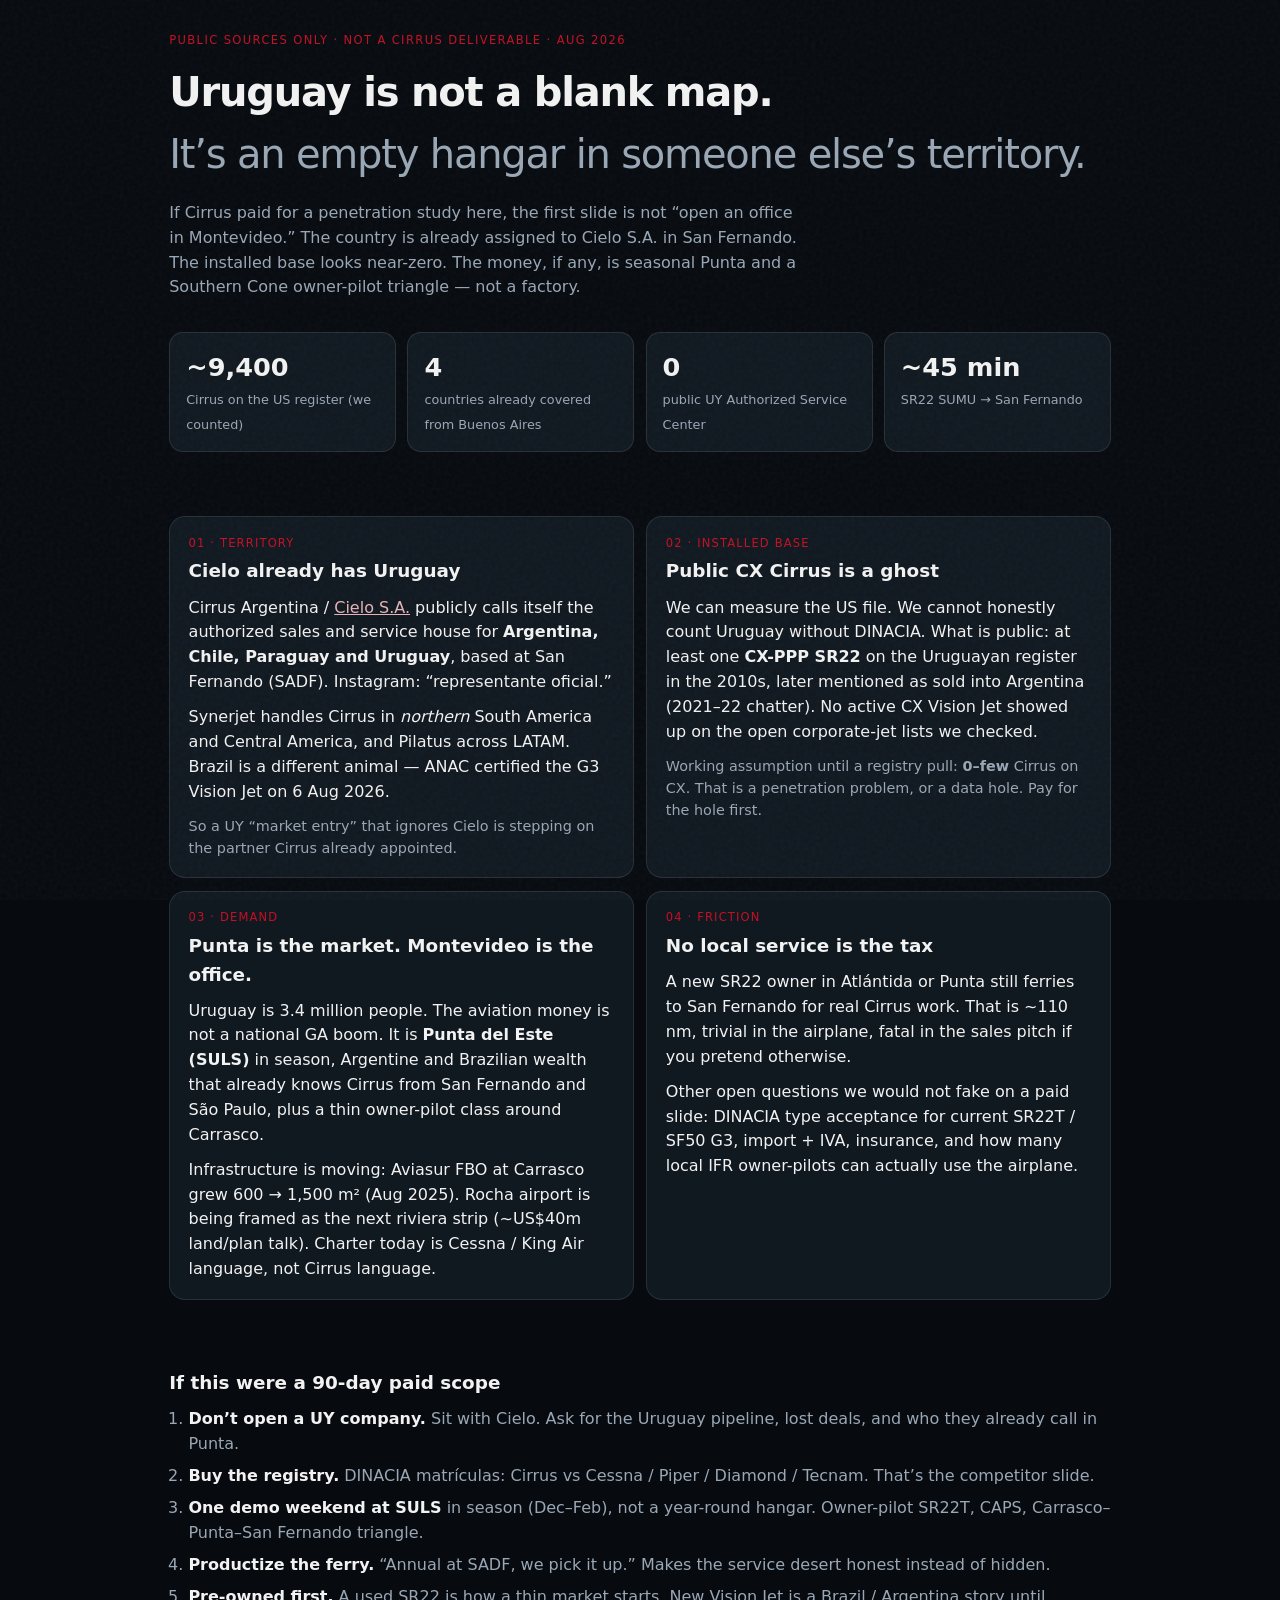
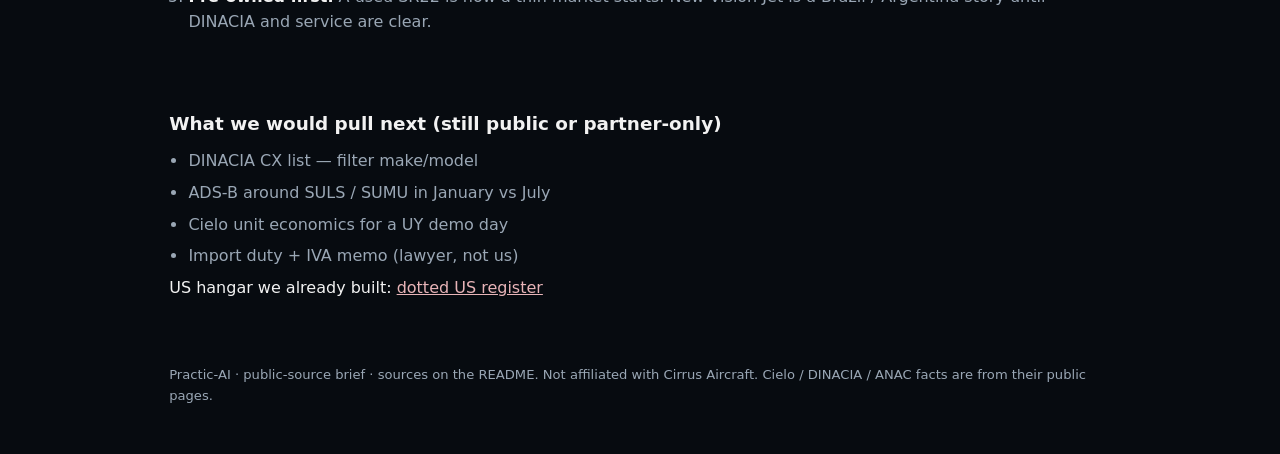
==== showcase/cirrus-uy-market/index.html @ 8c2ea433 "Add a public-source Cirrus Uruguay market brief." ====
<!DOCTYPE html>
<html lang="en">
<head>
  <meta charset="utf-8" />
  <meta name="viewport" content="width=device-width, initial-scale=1" />
  <title>Cirrus × Uruguay — public market brief</title>
  <link rel="stylesheet" href="style.css" />
</head>
<body>
  <div class="grain"></div>
  <header>
    <p class="eyebrow">Public sources only · not a Cirrus deliverable · Aug 2026</p>
    <h1>Uruguay is not a blank map.<br /><span>It’s an empty hangar in someone else’s territory.</span></h1>
    <p class="lede">
      If Cirrus paid for a penetration study here, the first slide is not “open an office in Montevideo.”
      The country is already assigned to Cielo S.A. in San Fernando. The installed base looks near-zero.
      The money, if any, is seasonal Punta and a Southern Cone owner-pilot triangle — not a factory.
    </p>
  </header>

  <section class="kpis">
    <article><b>~9,400</b><span>Cirrus on the US register (we counted)</span></article>
    <article><b>4</b><span>countries already covered from Buenos Aires</span></article>
    <article><b>0</b><span>public UY Authorized Service Center</span></article>
    <article><b>~45 min</b><span>SR22 SUMU → San Fernando</span></article>
  </section>

  <section class="grid">
    <article class="card">
      <p class="kicker">01 · Territory</p>
      <h2>Cielo already has Uruguay</h2>
      <p>
        Cirrus Argentina / <a href="https://www.cielosa.com.ar/">Cielo S.A.</a> publicly calls itself
        the authorized sales and service house for <strong>Argentina, Chile, Paraguay and Uruguay</strong>,
        based at San Fernando (SADF). Instagram: “representante oficial.”
      </p>
      <p>
        Synerjet handles Cirrus in <em>northern</em> South America and Central America, and Pilatus across LATAM.
        Brazil is a different animal — ANAC certified the G3 Vision Jet on 6 Aug 2026.
      </p>
      <p class="note">So a UY “market entry” that ignores Cielo is stepping on the partner Cirrus already appointed.</p>
    </article>

    <article class="card">
      <p class="kicker">02 · Installed base</p>
      <h2>Public CX Cirrus is a ghost</h2>
      <p>
        We can measure the US file. We cannot honestly count Uruguay without DINACIA.
        What is public: at least one <strong>CX-PPP SR22</strong> on the Uruguayan register in the 2010s,
        later mentioned as sold into Argentina (2021–22 chatter). No active CX Vision Jet showed up
        on the open corporate-jet lists we checked.
      </p>
      <p class="note">Working assumption until a registry pull: <strong>0–few</strong> Cirrus on CX. That is a penetration problem, or a data hole. Pay for the hole first.</p>
    </article>

    <article class="card">
      <p class="kicker">03 · Demand</p>
      <h2>Punta is the market. Montevideo is the office.</h2>
      <p>
        Uruguay is 3.4 million people. The aviation money is not a national GA boom.
        It is <strong>Punta del Este (SULS)</strong> in season, Argentine and Brazilian wealth that already
        knows Cirrus from San Fernando and São Paulo, plus a thin owner-pilot class around Carrasco.
      </p>
      <p>
        Infrastructure is moving: Aviasur FBO at Carrasco grew 600 → 1,500 m² (Aug 2025).
        Rocha airport is being framed as the next riviera strip (~US$40m land/plan talk).
        Charter today is Cessna / King Air language, not Cirrus language.
      </p>
    </article>

    <article class="card">
      <p class="kicker">04 · Friction</p>
      <h2>No local service is the tax</h2>
      <p>
        A new SR22 owner in Atlántida or Punta still ferries to San Fernando for real Cirrus work.
        That is ~110 nm, trivial in the airplane, fatal in the sales pitch if you pretend otherwise.
      </p>
      <p>
        Other open questions we would not fake on a paid slide:
        DINACIA type acceptance for current SR22T / SF50 G3, import + IVA, insurance, and how many
        local IFR owner-pilots can actually use the airplane.
      </p>
    </article>
  </section>

  <section class="plays">
    <h2>If this were a 90-day paid scope</h2>
    <ol>
      <li><strong>Don’t open a UY company.</strong> Sit with Cielo. Ask for the Uruguay pipeline, lost deals, and who they already call in Punta.</li>
      <li><strong>Buy the registry.</strong> DINACIA matrículas: Cirrus vs Cessna / Piper / Diamond / Tecnam. That’s the competitor slide.</li>
      <li><strong>One demo weekend at SULS</strong> in season (Dec–Feb), not a year-round hangar. Owner-pilot SR22T, CAPS, Carrasco–Punta–San Fernando triangle.</li>
      <li><strong>Productize the ferry.</strong> “Annual at SADF, we pick it up.” Makes the service desert honest instead of hidden.</li>
      <li><strong>Pre-owned first.</strong> A used SR22 is how a thin market starts. New Vision Jet is a Brazil / Argentina story until DINACIA and service are clear.</li>
    </ol>
  </section>

  <section class="next">
    <h2>What we would pull next (still public or partner-only)</h2>
    <ul>
      <li>DINACIA CX list — filter make/model</li>
      <li>ADS-B around SULS / SUMU in January vs July</li>
      <li>Cielo unit economics for a UY demo day</li>
      <li>Import duty + IVA memo (lawyer, not us)</li>
    </ul>
    <p>
      US hangar we already built:
      <a href="https://raw.githack.com/Practic-AI/General/main/showcase/cirrus-us-fleet/play/index.html">dotted US register</a>
    </p>
  </section>

  <footer>
    Practic-AI · public-source brief · sources on the README.
    Not affiliated with Cirrus Aircraft. Cielo / DINACIA / ANAC facts are from their public pages.
  </footer>
</body>
</html>
---- showcase/cirrus-uy-market/style.css ----
:root {
  --bg: #070b10;
  --card: #101820;
  --ink: #f2f2f2;
  --muted: #9aa7b5;
  --red: #c41024;
  --line: rgba(255,255,255,.1);
  --font: "Segoe UI", system-ui, sans-serif;
}
* { box-sizing: border-box; margin: 0; padding: 0; }
body {
  font-family: var(--font);
  background: var(--bg);
  color: var(--ink);
  line-height: 1.55;
}
.grain {
  pointer-events: none;
  position: fixed;
  inset: 0;
  opacity: .04;
  background-image: url("data:image/svg+xml,%3Csvg viewBox='0 0 256 256' xmlns='http://www.w3.org/2000/svg'%3E%3Cfilter id='n'%3E%3CfeTurbulence type='fractalNoise' baseFrequency='0.9' numOctaves='4' stitchTiles='stitch'/%3E%3C/filter%3E%3Crect width='100%25' height='100%25' filter='url(%23n)'/%3E%3C/svg%3E");
}
header, section, footer { max-width: 980px; margin: 0 auto; padding: 2rem 1.2rem; }
.eyebrow { color: var(--red); letter-spacing: .12em; text-transform: uppercase; font-size: .72rem; }
h1 { font-size: clamp(1.7rem, 4vw, 2.5rem); letter-spacing: -.03em; margin: .7rem 0 1rem; }
h1 span { color: var(--muted); font-weight: 500; }
.lede { color: var(--muted); max-width: 40rem; }
.kpis {
  display: grid;
  grid-template-columns: repeat(auto-fit, minmax(160px, 1fr));
  gap: .7rem;
  padding-top: 0;
}
.kpis article {
  background: var(--card);
  border: 1px solid var(--line);
  border-radius: 14px;
  padding: .9rem 1rem;
}
.kpis b { display: block; font-size: 1.6rem; }
.kpis span { color: var(--muted); font-size: .8rem; }
.grid {
  display: grid;
  grid-template-columns: 1fr 1fr;
  gap: .8rem;
}
@media (max-width: 800px) { .grid { grid-template-columns: 1fr; } }
.card {
  background: var(--card);
  border: 1px solid var(--line);
  border-radius: 16px;
  padding: 1.1rem 1.15rem;
}
.kicker { color: var(--red); font-size: .72rem; letter-spacing: .1em; text-transform: uppercase; }
.card h2, .plays h2, .next h2 { font-size: 1.15rem; margin: .3rem 0 .6rem; }
.card p + p { margin-top: .65rem; }
.note { color: var(--muted); font-size: .9rem; }
a { color: #e8b4b8; }
.plays ol, .next ul { padding-left: 1.2rem; color: var(--muted); }
.plays li, .next li { margin: .45rem 0; }
.plays strong { color: var(--ink); }
footer { color: var(--muted); font-size: .82rem; padding-bottom: 3rem; }
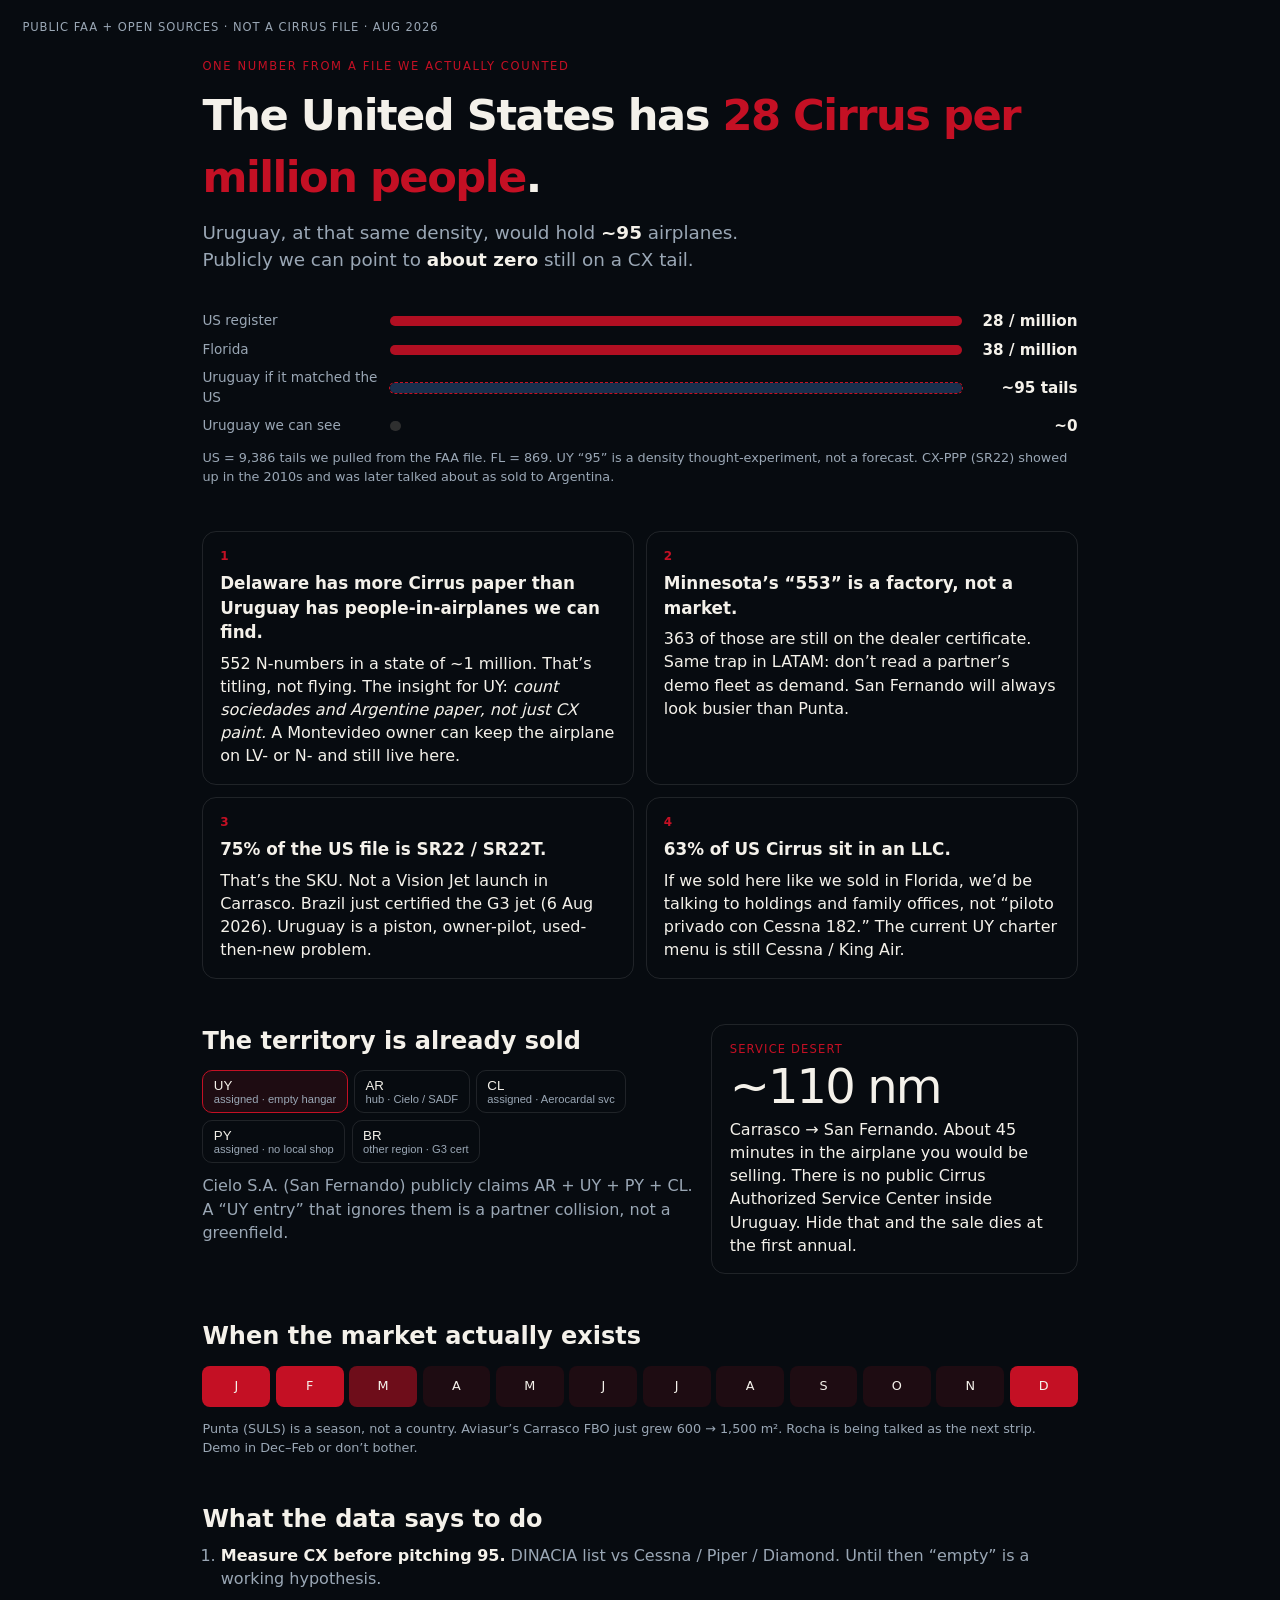
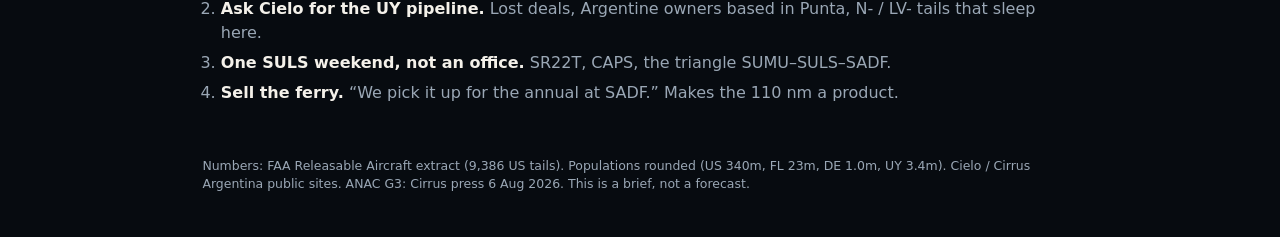
==== commit 26837453: "Rewrite the Uruguay brief around density and other defendable insights." ====
--- a/showcase/cirrus-uy-market/index.html
+++ b/showcase/cirrus-uy-market/index.html
@@ -3,114 +3,129 @@
 <head>
   <meta charset="utf-8" />
   <meta name="viewport" content="width=device-width, initial-scale=1" />
-  <title>Cirrus × Uruguay — public market brief</title>
+  <title>The empty hangar — Cirrus × Uruguay</title>
   <link rel="stylesheet" href="style.css" />
 </head>
 <body>
-  <div class="grain"></div>
+  <p class="stamp">Public FAA + open sources · not a Cirrus file · Aug 2026</p>
+
   <header>
-    <p class="eyebrow">Public sources only · not a Cirrus deliverable · Aug 2026</p>
-    <h1>Uruguay is not a blank map.<br /><span>It’s an empty hangar in someone else’s territory.</span></h1>
-    <p class="lede">
-      If Cirrus paid for a penetration study here, the first slide is not “open an office in Montevideo.”
-      The country is already assigned to Cielo S.A. in San Fernando. The installed base looks near-zero.
-      The money, if any, is seasonal Punta and a Southern Cone owner-pilot triangle — not a factory.
-    </p>
+    <p class="eyebrow">One number from a file we actually counted</p>
+    <h1>The United States has <em>28 Cirrus per million people</em>.</h1>
+    <p class="sub">Uruguay, at that same density, would hold <strong>~95</strong> airplanes. Publicly we can point to <strong>about zero</strong> still on a CX tail.</p>
   </header>
 
-  <section class="kpis">
-    <article><b>~9,400</b><span>Cirrus on the US register (we counted)</span></article>
-    <article><b>4</b><span>countries already covered from Buenos Aires</span></article>
-    <article><b>0</b><span>public UY Authorized Service Center</span></article>
-    <article><b>~45 min</b><span>SR22 SUMU → San Fernando</span></article>
+  <section class="hero-compare" aria-label="Density">
+    <div class="row">
+      <span class="lab">US register</span>
+      <i style="--w:100%"></i>
+      <b>28 / million</b>
+    </div>
+    <div class="row">
+      <span class="lab">Florida</span>
+      <i style="--w:136%"></i>
+      <b>38 / million</b>
+    </div>
+    <div class="row ghost">
+      <span class="lab">Uruguay if it matched the US</span>
+      <i style="--w:100%"></i>
+      <b>~95 tails</b>
+    </div>
+    <div class="row zero">
+      <span class="lab">Uruguay we can see</span>
+      <i style="--w:2%"></i>
+      <b>~0</b>
+    </div>
+    <p class="caption">US = 9,386 tails we pulled from the FAA file. FL = 869. UY “95” is a density thought-experiment, not a forecast. CX-PPP (SR22) showed up in the 2010s and was later talked about as sold to Argentina.</p>
   </section>
 
-  <section class="grid">
-    <article class="card">
-      <p class="kicker">01 · Territory</p>
-      <h2>Cielo already has Uruguay</h2>
-      <p>
-        Cirrus Argentina / <a href="https://www.cielosa.com.ar/">Cielo S.A.</a> publicly calls itself
-        the authorized sales and service house for <strong>Argentina, Chile, Paraguay and Uruguay</strong>,
-        based at San Fernando (SADF). Instagram: “representante oficial.”
-      </p>
-      <p>
-        Synerjet handles Cirrus in <em>northern</em> South America and Central America, and Pilatus across LATAM.
-        Brazil is a different animal — ANAC certified the G3 Vision Jet on 6 Aug 2026.
-      </p>
-      <p class="note">So a UY “market entry” that ignores Cielo is stepping on the partner Cirrus already appointed.</p>
+  <section class="insights">
+    <article>
+      <p class="n">1</p>
+      <h2>Delaware has more Cirrus paper than Uruguay has people-in-airplanes we can find.</h2>
+      <p>552 N-numbers in a state of ~1 million. That’s titling, not flying. The insight for UY: <em>count sociedades and Argentine paper, not just CX paint.</em> A Montevideo owner can keep the airplane on LV- or N- and still live here.</p>
     </article>
-
-    <article class="card">
-      <p class="kicker">02 · Installed base</p>
-      <h2>Public CX Cirrus is a ghost</h2>
-      <p>
-        We can measure the US file. We cannot honestly count Uruguay without DINACIA.
-        What is public: at least one <strong>CX-PPP SR22</strong> on the Uruguayan register in the 2010s,
-        later mentioned as sold into Argentina (2021–22 chatter). No active CX Vision Jet showed up
-        on the open corporate-jet lists we checked.
-      </p>
-      <p class="note">Working assumption until a registry pull: <strong>0–few</strong> Cirrus on CX. That is a penetration problem, or a data hole. Pay for the hole first.</p>
+    <article>
+      <p class="n">2</p>
+      <h2>Minnesota’s “553” is a factory, not a market.</h2>
+      <p>363 of those are still on the dealer certificate. Same trap in LATAM: don’t read a partner’s demo fleet as demand. San Fernando will always look busier than Punta.</p>
     </article>
-
-    <article class="card">
-      <p class="kicker">03 · Demand</p>
-      <h2>Punta is the market. Montevideo is the office.</h2>
-      <p>
-        Uruguay is 3.4 million people. The aviation money is not a national GA boom.
-        It is <strong>Punta del Este (SULS)</strong> in season, Argentine and Brazilian wealth that already
-        knows Cirrus from San Fernando and São Paulo, plus a thin owner-pilot class around Carrasco.
-      </p>
-      <p>
-        Infrastructure is moving: Aviasur FBO at Carrasco grew 600 → 1,500 m² (Aug 2025).
-        Rocha airport is being framed as the next riviera strip (~US$40m land/plan talk).
-        Charter today is Cessna / King Air language, not Cirrus language.
-      </p>
+    <article>
+      <p class="n">3</p>
+      <h2>75% of the US file is SR22 / SR22T.</h2>
+      <p>That’s the SKU. Not a Vision Jet launch in Carrasco. Brazil just certified the G3 jet (6 Aug 2026). Uruguay is a piston, owner-pilot, used-then-new problem.</p>
     </article>
-
-    <article class="card">
-      <p class="kicker">04 · Friction</p>
-      <h2>No local service is the tax</h2>
-      <p>
-        A new SR22 owner in Atlántida or Punta still ferries to San Fernando for real Cirrus work.
-        That is ~110 nm, trivial in the airplane, fatal in the sales pitch if you pretend otherwise.
-      </p>
-      <p>
-        Other open questions we would not fake on a paid slide:
-        DINACIA type acceptance for current SR22T / SF50 G3, import + IVA, insurance, and how many
-        local IFR owner-pilots can actually use the airplane.
-      </p>
+    <article>
+      <p class="n">4</p>
+      <h2>63% of US Cirrus sit in an LLC.</h2>
+      <p>If we sold here like we sold in Florida, we’d be talking to holdings and family offices, not “piloto privado con Cessna 182.” The current UY charter menu is still Cessna / King Air.</p>
     </article>
   </section>
 
-  <section class="plays">
-    <h2>If this were a 90-day paid scope</h2>
+  <section class="split">
+    <div>
+      <h2>The territory is already sold</h2>
+      <div class="countries">
+        <button type="button" class="on" data-c="uy">UY <small>assigned · empty hangar</small></button>
+        <button type="button" data-c="ar">AR <small>hub · Cielo / SADF</small></button>
+        <button type="button" data-c="cl">CL <small>assigned · Aerocardal svc</small></button>
+        <button type="button" data-c="py">PY <small>assigned · no local shop</small></button>
+        <button type="button" data-c="br">BR <small>other region · G3 cert</small></button>
+      </div>
+      <p class="blurb" id="blurb">Cielo S.A. (San Fernando) publicly claims AR + UY + PY + CL. A “UY entry” that ignores them is a partner collision, not a greenfield.</p>
+    </div>
+    <div class="statbox">
+      <p class="kicker">Service desert</p>
+      <p class="big">~110 nm</p>
+      <p>Carrasco → San Fernando. About 45 minutes in the airplane you would be selling. There is no public Cirrus Authorized Service Center inside Uruguay. Hide that and the sale dies at the first annual.</p>
+    </div>
+  </section>
+
+  <section class="season">
+    <h2>When the market actually exists</h2>
+    <div class="months" id="months"></div>
+    <p class="caption">Punta (SULS) is a season, not a country. Aviasur’s Carrasco FBO just grew 600 → 1,500 m². Rocha is being talked as the next strip. Demo in Dec–Feb or don’t bother.</p>
+  </section>
+
+  <section class="do">
+    <h2>What the data says to do</h2>
     <ol>
-      <li><strong>Don’t open a UY company.</strong> Sit with Cielo. Ask for the Uruguay pipeline, lost deals, and who they already call in Punta.</li>
-      <li><strong>Buy the registry.</strong> DINACIA matrículas: Cirrus vs Cessna / Piper / Diamond / Tecnam. That’s the competitor slide.</li>
-      <li><strong>One demo weekend at SULS</strong> in season (Dec–Feb), not a year-round hangar. Owner-pilot SR22T, CAPS, Carrasco–Punta–San Fernando triangle.</li>
-      <li><strong>Productize the ferry.</strong> “Annual at SADF, we pick it up.” Makes the service desert honest instead of hidden.</li>
-      <li><strong>Pre-owned first.</strong> A used SR22 is how a thin market starts. New Vision Jet is a Brazil / Argentina story until DINACIA and service are clear.</li>
+      <li><strong>Measure CX before pitching 95.</strong> DINACIA list vs Cessna / Piper / Diamond. Until then “empty” is a working hypothesis.</li>
+      <li><strong>Ask Cielo for the UY pipeline.</strong> Lost deals, Argentine owners based in Punta, N- / LV- tails that sleep here.</li>
+      <li><strong>One SULS weekend, not an office.</strong> SR22T, CAPS, the triangle SUMU–SULS–SADF.</li>
+      <li><strong>Sell the ferry.</strong> “We pick it up for the annual at SADF.” Makes the 110 nm a product.</li>
     </ol>
   </section>
 
-  <section class="next">
-    <h2>What we would pull next (still public or partner-only)</h2>
-    <ul>
-      <li>DINACIA CX list — filter make/model</li>
-      <li>ADS-B around SULS / SUMU in January vs July</li>
-      <li>Cielo unit economics for a UY demo day</li>
-      <li>Import duty + IVA memo (lawyer, not us)</li>
-    </ul>
-    <p>
-      US hangar we already built:
-      <a href="https://raw.githack.com/Practic-AI/General/main/showcase/cirrus-us-fleet/play/index.html">dotted US register</a>
-    </p>
-  </section>
+  <footer>
+    Numbers: FAA Releasable Aircraft extract (9,386 US tails). Populations rounded (US 340m, FL 23m, DE 1.0m, UY 3.4m).
+    Cielo / Cirrus Argentina public sites. ANAC G3: Cirrus press 6 Aug 2026.
+    This is a brief, not a forecast.
+  </footer>
 
-  <footer>
-    Practic-AI · public-source brief · sources on the README.
-    Not affiliated with Cirrus Aircraft. Cielo / DINACIA / ANAC facts are from their public pages.
-  </footer>
+  <script>
+    const copy = {
+      uy: "Cielo S.A. (San Fernando) publicly claims AR + UY + PY + CL. A “UY entry” that ignores them is a partner collision, not a greenfield.",
+      ar: "The hub. Sales, service language, and Instagram all point at SADF. This is where UY owners will actually go.",
+      cl: "Same Cielo territory. Public service mention: Aerocardal, Santiago. Chile is the other “assigned but not factory” market.",
+      py: "On the same four-country sticker. No reason to treat Asunción as a separate Cirrus company.",
+      br: "Different map. Synerjet / local channel. G3 Vision Jet type-cert 6 Aug 2026 — that’s the jet story, not Carrasco.",
+    };
+    document.querySelectorAll(".countries button").forEach((btn) => {
+      btn.onclick = () => {
+        document.querySelectorAll(".countries button").forEach((b) => b.classList.remove("on"));
+        btn.classList.add("on");
+        document.getElementById("blurb").textContent = copy[btn.dataset.c];
+      };
+    });
+    const months = "JFMAMJJASOND".split("");
+    const hot = { 11: 1, 0: 1, 1: 1, 2: 0.55 };
+    document.getElementById("months").innerHTML = months
+      .map((m, i) => {
+        const t = hot[i] || 0.12;
+        return `<span style="--t:${t}">${m}</span>`;
+      })
+      .join("");
+  </script>
 </body>
 </html>
--- a/showcase/cirrus-uy-market/style.css
+++ b/showcase/cirrus-uy-market/style.css
@@ -1,9 +1,9 @@
 :root {
   --bg: #070b10;
-  --card: #101820;
-  --ink: #f2f2f2;
+  --ink: #f4f1ea;
   --muted: #9aa7b5;
   --red: #c41024;
+  --navy: #1a2f4d;
   --line: rgba(255,255,255,.1);
   --font: "Segoe UI", system-ui, sans-serif;
 }
@@ -12,52 +12,99 @@
   font-family: var(--font);
   background: var(--bg);
   color: var(--ink);
-  line-height: 1.55;
+  line-height: 1.45;
 }
-.grain {
-  pointer-events: none;
-  position: fixed;
-  inset: 0;
-  opacity: .04;
-  background-image: url("data:image/svg+xml,%3Csvg viewBox='0 0 256 256' xmlns='http://www.w3.org/2000/svg'%3E%3Cfilter id='n'%3E%3CfeTurbulence type='fractalNoise' baseFrequency='0.9' numOctaves='4' stitchTiles='stitch'/%3E%3C/filter%3E%3Crect width='100%25' height='100%25' filter='url(%23n)'/%3E%3C/svg%3E");
+.stamp {
+  color: var(--muted);
+  font-size: .72rem;
+  letter-spacing: .08em;
+  text-transform: uppercase;
+  padding: 1.2rem 1.4rem 0;
 }
-header, section, footer { max-width: 980px; margin: 0 auto; padding: 2rem 1.2rem; }
-.eyebrow { color: var(--red); letter-spacing: .12em; text-transform: uppercase; font-size: .72rem; }
-h1 { font-size: clamp(1.7rem, 4vw, 2.5rem); letter-spacing: -.03em; margin: .7rem 0 1rem; }
-h1 span { color: var(--muted); font-weight: 500; }
-.lede { color: var(--muted); max-width: 40rem; }
-.kpis {
+header, section, footer { max-width: 920px; margin: 0 auto; padding: 1.4rem 1.4rem; }
+.eyebrow { color: var(--red); letter-spacing: .14em; text-transform: uppercase; font-size: .72rem; }
+h1 { font-size: clamp(1.8rem, 4.4vw, 2.7rem); letter-spacing: -.035em; margin: .55rem 0 .7rem; }
+h1 em { font-style: normal; color: var(--red); }
+.sub { color: var(--muted); font-size: 1.15rem; max-width: 38rem; }
+.sub strong { color: var(--ink); }
+
+.hero-compare { padding-top: .4rem; }
+.row {
   display: grid;
-  grid-template-columns: repeat(auto-fit, minmax(160px, 1fr));
+  grid-template-columns: 11rem 1fr 6.5rem;
   gap: .7rem;
-  padding-top: 0;
+  align-items: center;
+  margin: .45rem 0;
 }
-.kpis article {
-  background: var(--card);
+.row .lab { color: var(--muted); font-size: .85rem; }
+.row i {
+  display: block;
+  height: 10px;
+  width: min(var(--w), 100%);
+  background: var(--red);
+  border-radius: 99px;
+  opacity: .9;
+}
+.row.ghost i { background: var(--navy); outline: 1px dashed var(--red); opacity: 1; }
+.row.zero i { background: #333; min-width: 4px; }
+.row b { text-align: right; font-size: .95rem; }
+.caption { color: var(--muted); font-size: .8rem; margin-top: .8rem; }
+
+.insights {
+  display: grid;
+  grid-template-columns: 1fr 1fr;
+  gap: .75rem;
+}
+@media (max-width: 760px) {
+  .insights, .split { grid-template-columns: 1fr; }
+  .row { grid-template-columns: 1fr; }
+  .row b { text-align: left; }
+}
+.insights article {
   border: 1px solid var(--line);
   border-radius: 14px;
-  padding: .9rem 1rem;
+  padding: 1rem 1.05rem 1.05rem;
 }
-.kpis b { display: block; font-size: 1.6rem; }
-.kpis span { color: var(--muted); font-size: .8rem; }
-.grid {
+.insights .n { color: var(--red); font-weight: 700; letter-spacing: .08em; font-size: .75rem; }
+.insights h2 { font-size: 1.05rem; margin: .35rem 0 .45rem; }
+
+.split {
   display: grid;
-  grid-template-columns: 1fr 1fr;
+  grid-template-columns: 1.15fr .85fr;
   gap: .8rem;
+  align-items: start;
 }
-@media (max-width: 800px) { .grid { grid-template-columns: 1fr; } }
-.card {
-  background: var(--card);
+.countries { display: flex; flex-wrap: wrap; gap: .4rem; margin: .7rem 0; }
+.countries button {
+  background: transparent;
+  color: var(--ink);
   border: 1px solid var(--line);
-  border-radius: 16px;
-  padding: 1.1rem 1.15rem;
+  border-radius: 10px;
+  padding: .45rem .65rem;
+  cursor: pointer;
+  text-align: left;
+}
+.countries button small { display: block; color: var(--muted); font-size: .7rem; }
+.countries button.on { border-color: var(--red); background: rgba(196,16,36,.12); }
+.blurb { color: var(--muted); }
+.statbox {
+  border: 1px solid var(--line);
+  border-radius: 14px;
+  padding: 1rem 1.1rem;
 }
 .kicker { color: var(--red); font-size: .72rem; letter-spacing: .1em; text-transform: uppercase; }
-.card h2, .plays h2, .next h2 { font-size: 1.15rem; margin: .3rem 0 .6rem; }
-.card p + p { margin-top: .65rem; }
-.note { color: var(--muted); font-size: .9rem; }
-a { color: #e8b4b8; }
-.plays ol, .next ul { padding-left: 1.2rem; color: var(--muted); }
-.plays li, .next li { margin: .45rem 0; }
-.plays strong { color: var(--ink); }
-footer { color: var(--muted); font-size: .82rem; padding-bottom: 3rem; }
+.big { font-size: 3rem; letter-spacing: -.04em; line-height: 1; margin: .25rem 0 .5rem; }
+
+.months { display: grid; grid-template-columns: repeat(12, 1fr); gap: .35rem; margin: .8rem 0; }
+.months span {
+  text-align: center;
+  padding: .7rem 0;
+  border-radius: 8px;
+  background: rgba(196,16,36, var(--t));
+  font-size: .8rem;
+}
+
+.do ol { padding-left: 1.15rem; color: var(--muted); }
+.do li { margin: .45rem 0; }
+.do strong { color: var(--ink); }
+footer { color: var(--muted); font-size: .78rem; padding-bottom: 2.8rem; }
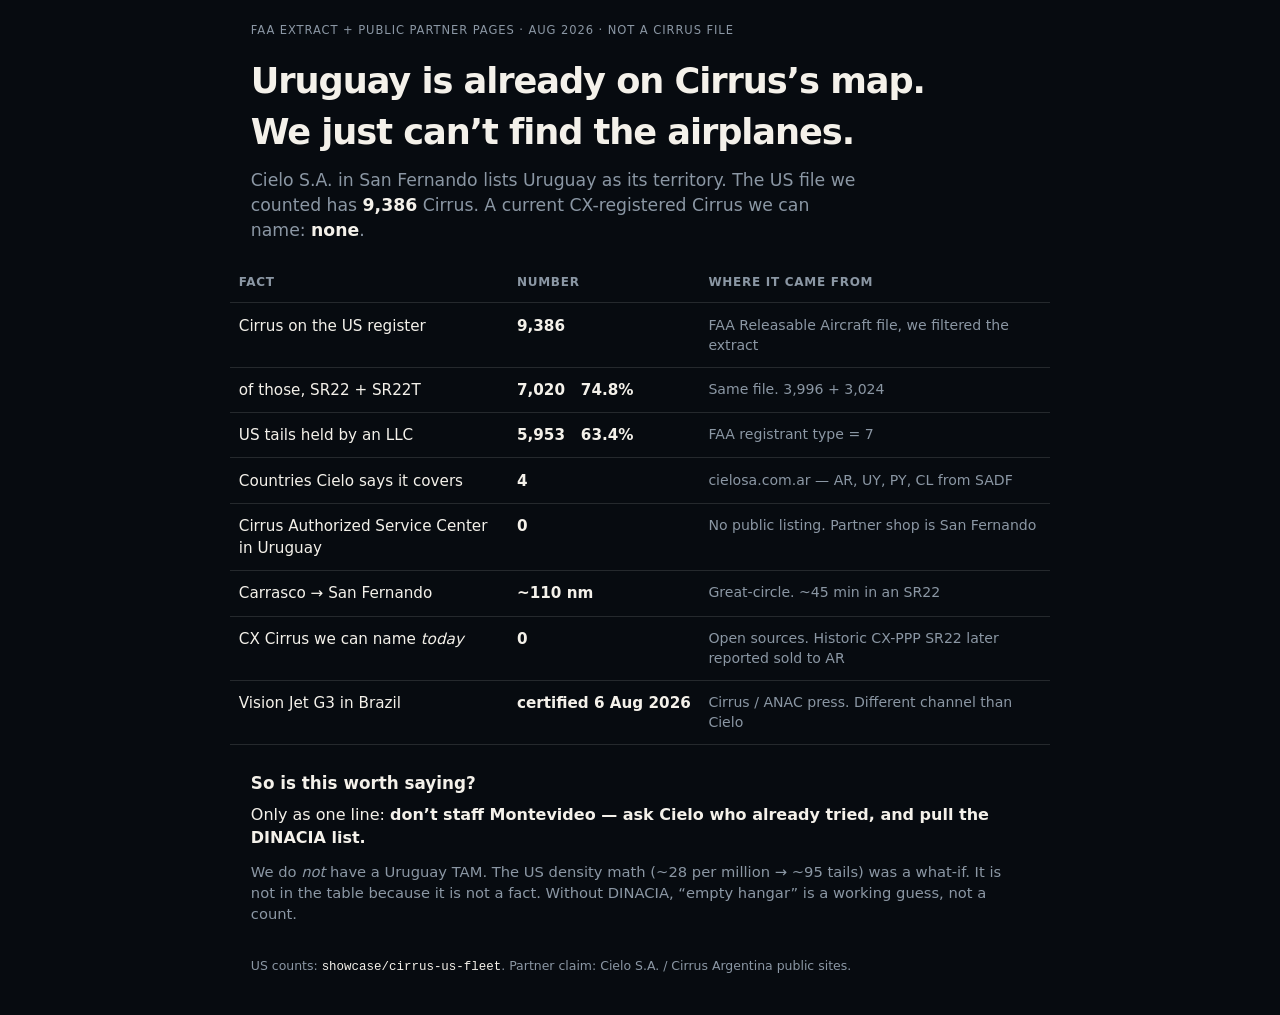
==== commit be53eb8c: "Strip the Uruguay brief to counted facts and one recommendation." ====
--- a/showcase/cirrus-uy-market/index.html
+++ b/showcase/cirrus-uy-market/index.html
@@ -3,129 +3,82 @@
 <head>
   <meta charset="utf-8" />
   <meta name="viewport" content="width=device-width, initial-scale=1" />
-  <title>The empty hangar — Cirrus × Uruguay</title>
+  <title>Uruguay is 110 nm from the shop that already owns it</title>
   <link rel="stylesheet" href="style.css" />
 </head>
 <body>
-  <p class="stamp">Public FAA + open sources · not a Cirrus file · Aug 2026</p>
+  <p class="stamp">FAA extract + public partner pages · Aug 2026 · not a Cirrus file</p>
 
   <header>
-    <p class="eyebrow">One number from a file we actually counted</p>
-    <h1>The United States has <em>28 Cirrus per million people</em>.</h1>
-    <p class="sub">Uruguay, at that same density, would hold <strong>~95</strong> airplanes. Publicly we can point to <strong>about zero</strong> still on a CX tail.</p>
+    <h1>Uruguay is already on Cirrus’s map.<br>We just can’t find the airplanes.</h1>
+    <p class="one">
+      Cielo S.A. in San Fernando lists Uruguay as its territory.
+      The US file we counted has <b>9,386</b> Cirrus.
+      A current CX-registered Cirrus we can name: <b>none</b>.
+    </p>
   </header>
 
-  <section class="hero-compare" aria-label="Density">
-    <div class="row">
-      <span class="lab">US register</span>
-      <i style="--w:100%"></i>
-      <b>28 / million</b>
-    </div>
-    <div class="row">
-      <span class="lab">Florida</span>
-      <i style="--w:136%"></i>
-      <b>38 / million</b>
-    </div>
-    <div class="row ghost">
-      <span class="lab">Uruguay if it matched the US</span>
-      <i style="--w:100%"></i>
-      <b>~95 tails</b>
-    </div>
-    <div class="row zero">
-      <span class="lab">Uruguay we can see</span>
-      <i style="--w:2%"></i>
-      <b>~0</b>
-    </div>
-    <p class="caption">US = 9,386 tails we pulled from the FAA file. FL = 869. UY “95” is a density thought-experiment, not a forecast. CX-PPP (SR22) showed up in the 2010s and was later talked about as sold to Argentina.</p>
-  </section>
+  <table>
+    <thead>
+      <tr><th>Fact</th><th>Number</th><th>Where it came from</th></tr>
+    </thead>
+    <tbody>
+      <tr>
+        <td>Cirrus on the US register</td>
+        <td>9,386</td>
+        <td>FAA Releasable Aircraft file, we filtered the extract</td>
+      </tr>
+      <tr>
+        <td>of those, SR22 + SR22T</td>
+        <td>7,020 &nbsp; 74.8%</td>
+        <td>Same file. 3,996 + 3,024</td>
+      </tr>
+      <tr>
+        <td>US tails held by an LLC</td>
+        <td>5,953 &nbsp; 63.4%</td>
+        <td>FAA registrant type = 7</td>
+      </tr>
+      <tr>
+        <td>Countries Cielo says it covers</td>
+        <td>4</td>
+        <td>cielosa.com.ar — AR, UY, PY, CL from SADF</td>
+      </tr>
+      <tr>
+        <td>Cirrus Authorized Service Center in Uruguay</td>
+        <td>0</td>
+        <td>No public listing. Partner shop is San Fernando</td>
+      </tr>
+      <tr>
+        <td>Carrasco → San Fernando</td>
+        <td>~110 nm</td>
+        <td>Great-circle. ~45 min in an SR22</td>
+      </tr>
+      <tr>
+        <td>CX Cirrus we can name <em>today</em></td>
+        <td>0</td>
+        <td>Open sources. Historic CX-PPP SR22 later reported sold to AR</td>
+      </tr>
+      <tr>
+        <td>Vision Jet G3 in Brazil</td>
+        <td>certified 6 Aug 2026</td>
+        <td>Cirrus / ANAC press. Different channel than Cielo</td>
+      </tr>
+    </tbody>
+  </table>
 
-  <section class="insights">
-    <article>
-      <p class="n">1</p>
-      <h2>Delaware has more Cirrus paper than Uruguay has people-in-airplanes we can find.</h2>
-      <p>552 N-numbers in a state of ~1 million. That’s titling, not flying. The insight for UY: <em>count sociedades and Argentine paper, not just CX paint.</em> A Montevideo owner can keep the airplane on LV- or N- and still live here.</p>
-    </article>
-    <article>
-      <p class="n">2</p>
-      <h2>Minnesota’s “553” is a factory, not a market.</h2>
-      <p>363 of those are still on the dealer certificate. Same trap in LATAM: don’t read a partner’s demo fleet as demand. San Fernando will always look busier than Punta.</p>
-    </article>
-    <article>
-      <p class="n">3</p>
-      <h2>75% of the US file is SR22 / SR22T.</h2>
-      <p>That’s the SKU. Not a Vision Jet launch in Carrasco. Brazil just certified the G3 jet (6 Aug 2026). Uruguay is a piston, owner-pilot, used-then-new problem.</p>
-    </article>
-    <article>
-      <p class="n">4</p>
-      <h2>63% of US Cirrus sit in an LLC.</h2>
-      <p>If we sold here like we sold in Florida, we’d be talking to holdings and family offices, not “piloto privado con Cessna 182.” The current UY charter menu is still Cessna / King Air.</p>
-    </article>
-  </section>
-
-  <section class="split">
-    <div>
-      <h2>The territory is already sold</h2>
-      <div class="countries">
-        <button type="button" class="on" data-c="uy">UY <small>assigned · empty hangar</small></button>
-        <button type="button" data-c="ar">AR <small>hub · Cielo / SADF</small></button>
-        <button type="button" data-c="cl">CL <small>assigned · Aerocardal svc</small></button>
-        <button type="button" data-c="py">PY <small>assigned · no local shop</small></button>
-        <button type="button" data-c="br">BR <small>other region · G3 cert</small></button>
-      </div>
-      <p class="blurb" id="blurb">Cielo S.A. (San Fernando) publicly claims AR + UY + PY + CL. A “UY entry” that ignores them is a partner collision, not a greenfield.</p>
-    </div>
-    <div class="statbox">
-      <p class="kicker">Service desert</p>
-      <p class="big">~110 nm</p>
-      <p>Carrasco → San Fernando. About 45 minutes in the airplane you would be selling. There is no public Cirrus Authorized Service Center inside Uruguay. Hide that and the sale dies at the first annual.</p>
-    </div>
-  </section>
-
-  <section class="season">
-    <h2>When the market actually exists</h2>
-    <div class="months" id="months"></div>
-    <p class="caption">Punta (SULS) is a season, not a country. Aviasur’s Carrasco FBO just grew 600 → 1,500 m². Rocha is being talked as the next strip. Demo in Dec–Feb or don’t bother.</p>
-  </section>
-
-  <section class="do">
-    <h2>What the data says to do</h2>
-    <ol>
-      <li><strong>Measure CX before pitching 95.</strong> DINACIA list vs Cessna / Piper / Diamond. Until then “empty” is a working hypothesis.</li>
-      <li><strong>Ask Cielo for the UY pipeline.</strong> Lost deals, Argentine owners based in Punta, N- / LV- tails that sleep here.</li>
-      <li><strong>One SULS weekend, not an office.</strong> SR22T, CAPS, the triangle SUMU–SULS–SADF.</li>
-      <li><strong>Sell the ferry.</strong> “We pick it up for the annual at SADF.” Makes the 110 nm a product.</li>
-    </ol>
+  <section class="so">
+    <h2>So is this worth saying?</h2>
+    <p>
+      Only as one line: <strong>don’t staff Montevideo — ask Cielo who already tried, and pull the DINACIA list.</strong>
+    </p>
+    <p class="muted">
+      We do <em>not</em> have a Uruguay TAM. The US density math (~28 per million → ~95 tails) was a what-if.
+      It is not in the table because it is not a fact. Without DINACIA, “empty hangar” is a working guess, not a count.
+    </p>
   </section>
 
   <footer>
-    Numbers: FAA Releasable Aircraft extract (9,386 US tails). Populations rounded (US 340m, FL 23m, DE 1.0m, UY 3.4m).
-    Cielo / Cirrus Argentina public sites. ANAC G3: Cirrus press 6 Aug 2026.
-    This is a brief, not a forecast.
+    US counts: <code>showcase/cirrus-us-fleet</code>. Partner claim: Cielo S.A. / Cirrus Argentina public sites.
   </footer>
-
-  <script>
-    const copy = {
-      uy: "Cielo S.A. (San Fernando) publicly claims AR + UY + PY + CL. A “UY entry” that ignores them is a partner collision, not a greenfield.",
-      ar: "The hub. Sales, service language, and Instagram all point at SADF. This is where UY owners will actually go.",
-      cl: "Same Cielo territory. Public service mention: Aerocardal, Santiago. Chile is the other “assigned but not factory” market.",
-      py: "On the same four-country sticker. No reason to treat Asunción as a separate Cirrus company.",
-      br: "Different map. Synerjet / local channel. G3 Vision Jet type-cert 6 Aug 2026 — that’s the jet story, not Carrasco.",
-    };
-    document.querySelectorAll(".countries button").forEach((btn) => {
-      btn.onclick = () => {
-        document.querySelectorAll(".countries button").forEach((b) => b.classList.remove("on"));
-        btn.classList.add("on");
-        document.getElementById("blurb").textContent = copy[btn.dataset.c];
-      };
-    });
-    const months = "JFMAMJJASOND".split("");
-    const hot = { 11: 1, 0: 1, 1: 1, 2: 0.55 };
-    document.getElementById("months").innerHTML = months
-      .map((m, i) => {
-        const t = hot[i] || 0.12;
-        return `<span style="--t:${t}">${m}</span>`;
-      })
-      .join("");
-  </script>
 </body>
 </html>
--- a/showcase/cirrus-uy-market/style.css
+++ b/showcase/cirrus-uy-market/style.css
@@ -1,10 +1,9 @@
 :root {
   --bg: #070b10;
   --ink: #f4f1ea;
-  --muted: #9aa7b5;
+  --muted: #8b97a4;
   --red: #c41024;
-  --navy: #1a2f4d;
-  --line: rgba(255,255,255,.1);
+  --line: rgba(255,255,255,.12);
   --font: "Segoe UI", system-ui, sans-serif;
 }
 * { box-sizing: border-box; margin: 0; padding: 0; }
@@ -14,97 +13,49 @@
   color: var(--ink);
   line-height: 1.45;
 }
+.stamp, header, section, footer, table {
+  max-width: 820px;
+  margin-left: auto;
+  margin-right: auto;
+}
 .stamp {
   color: var(--muted);
   font-size: .72rem;
   letter-spacing: .08em;
   text-transform: uppercase;
-  padding: 1.2rem 1.4rem 0;
+  padding: 1.4rem 1.3rem 0;
 }
-header, section, footer { max-width: 920px; margin: 0 auto; padding: 1.4rem 1.4rem; }
-.eyebrow { color: var(--red); letter-spacing: .14em; text-transform: uppercase; font-size: .72rem; }
-h1 { font-size: clamp(1.8rem, 4.4vw, 2.7rem); letter-spacing: -.035em; margin: .55rem 0 .7rem; }
-h1 em { font-style: normal; color: var(--red); }
-.sub { color: var(--muted); font-size: 1.15rem; max-width: 38rem; }
-.sub strong { color: var(--ink); }
-
-.hero-compare { padding-top: .4rem; }
-.row {
-  display: grid;
-  grid-template-columns: 11rem 1fr 6.5rem;
-  gap: .7rem;
-  align-items: center;
-  margin: .45rem 0;
+header { padding: 1rem 1.3rem 1.2rem; }
+h1 {
+  font-size: clamp(1.6rem, 4vw, 2.2rem);
+  letter-spacing: -.03em;
+  margin-bottom: .7rem;
 }
-.row .lab { color: var(--muted); font-size: .85rem; }
-.row i {
-  display: block;
-  height: 10px;
-  width: min(var(--w), 100%);
-  background: var(--red);
-  border-radius: 99px;
-  opacity: .9;
+.one { color: var(--muted); font-size: 1.08rem; max-width: 38rem; }
+.one b { color: var(--ink); }
+table {
+  width: calc(100% - 2.6rem);
+  border-collapse: collapse;
+  font-size: .95rem;
 }
-.row.ghost i { background: var(--navy); outline: 1px dashed var(--red); opacity: 1; }
-.row.zero i { background: #333; min-width: 4px; }
-.row b { text-align: right; font-size: .95rem; }
-.caption { color: var(--muted); font-size: .8rem; margin-top: .8rem; }
-
-.insights {
-  display: grid;
-  grid-template-columns: 1fr 1fr;
-  gap: .75rem;
+th, td {
+  text-align: left;
+  padding: .7rem .55rem;
+  border-bottom: 1px solid var(--line);
+  vertical-align: top;
 }
-@media (max-width: 760px) {
-  .insights, .split { grid-template-columns: 1fr; }
-  .row { grid-template-columns: 1fr; }
-  .row b { text-align: left; }
+th { color: var(--muted); font-weight: 600; font-size: .75rem; letter-spacing: .06em; text-transform: uppercase; }
+td:nth-child(2) { font-variant-numeric: tabular-nums; white-space: nowrap; font-weight: 650; }
+td:nth-child(3) { color: var(--muted); font-size: .88rem; }
+.so { padding: 1.6rem 1.3rem 1rem; }
+.so h2 { font-size: 1.05rem; margin-bottom: .5rem; }
+.muted { color: var(--muted); margin-top: .7rem; font-size: .92rem; }
+footer { color: var(--muted); font-size: .78rem; padding: 1rem 1.3rem 2.5rem; }
+code { color: var(--ink); }
+@media (max-width: 640px) {
+  table, thead, tbody, th, td, tr { display: block; }
+  th { display: none; }
+  td { border: 0; padding: .2rem .55rem; }
+  td:first-child { padding-top: .8rem; font-weight: 650; }
+  td:last-child { padding-bottom: .8rem; border-bottom: 1px solid var(--line); }
 }
-.insights article {
-  border: 1px solid var(--line);
-  border-radius: 14px;
-  padding: 1rem 1.05rem 1.05rem;
-}
-.insights .n { color: var(--red); font-weight: 700; letter-spacing: .08em; font-size: .75rem; }
-.insights h2 { font-size: 1.05rem; margin: .35rem 0 .45rem; }
-
-.split {
-  display: grid;
-  grid-template-columns: 1.15fr .85fr;
-  gap: .8rem;
-  align-items: start;
-}
-.countries { display: flex; flex-wrap: wrap; gap: .4rem; margin: .7rem 0; }
-.countries button {
-  background: transparent;
-  color: var(--ink);
-  border: 1px solid var(--line);
-  border-radius: 10px;
-  padding: .45rem .65rem;
-  cursor: pointer;
-  text-align: left;
-}
-.countries button small { display: block; color: var(--muted); font-size: .7rem; }
-.countries button.on { border-color: var(--red); background: rgba(196,16,36,.12); }
-.blurb { color: var(--muted); }
-.statbox {
-  border: 1px solid var(--line);
-  border-radius: 14px;
-  padding: 1rem 1.1rem;
-}
-.kicker { color: var(--red); font-size: .72rem; letter-spacing: .1em; text-transform: uppercase; }
-.big { font-size: 3rem; letter-spacing: -.04em; line-height: 1; margin: .25rem 0 .5rem; }
-
-.months { display: grid; grid-template-columns: repeat(12, 1fr); gap: .35rem; margin: .8rem 0; }
-.months span {
-  text-align: center;
-  padding: .7rem 0;
-  border-radius: 8px;
-  background: rgba(196,16,36, var(--t));
-  font-size: .8rem;
-}
-
-.do ol { padding-left: 1.15rem; color: var(--muted); }
-.do li { margin: .45rem 0; }
-.do strong { color: var(--ink); }
-footer { color: var(--muted); font-size: .78rem; padding-bottom: 2.8rem; }
